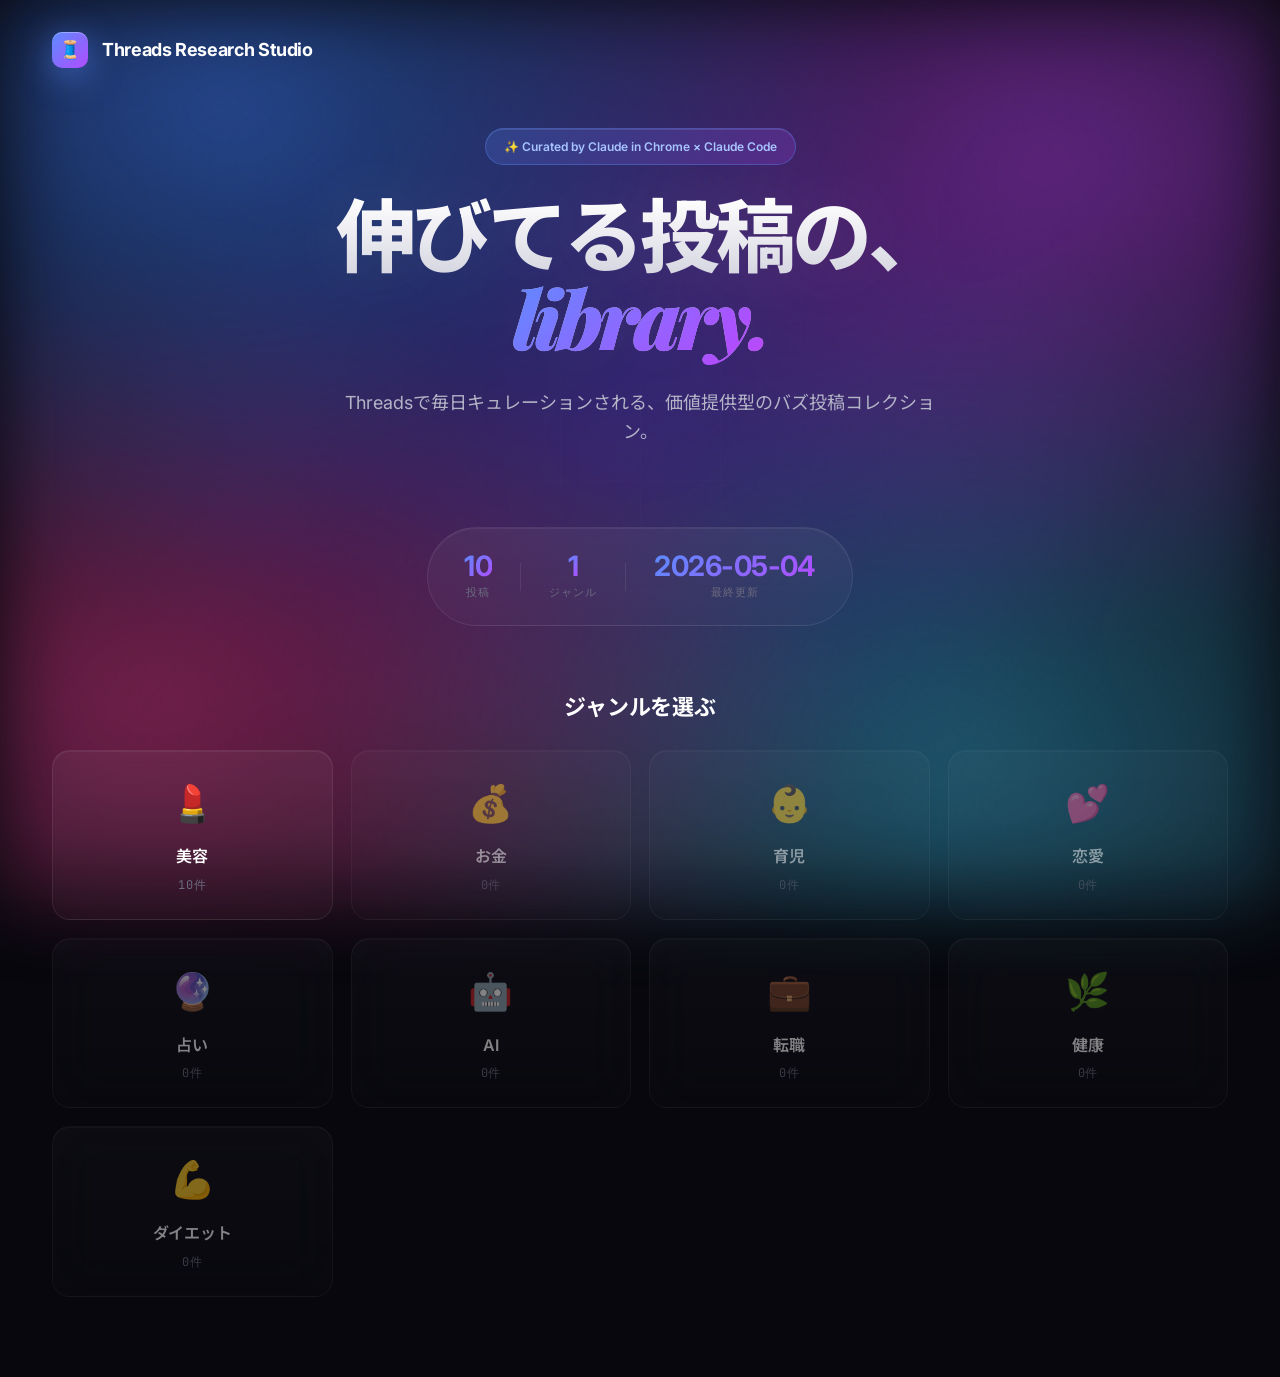
==== site/index.html @ 19f5704c "Initial commit: Threads Research Studio v1" ====
<!DOCTYPE html>
<html lang="ja">
<head>
<meta charset="UTF-8">
<meta name="viewport" content="width=device-width, initial-scale=1">
<title>Threads Research Studio</title>
<meta name="description" content="伸びてるThreads投稿のキュレーションサイト">
<link rel="preconnect" href="https://fonts.googleapis.com">
<link rel="preconnect" href="https://fonts.gstatic.com" crossorigin>
<link href="https://fonts.googleapis.com/css2?family=Inter:wght@400;500;600;700;800&family=Playfair+Display:ital,wght@0,700;0,900;1,700&family=JetBrains+Mono:wght@400;600&family=Noto+Sans+JP:wght@400;500;600;700;800&display=swap" rel="stylesheet">
<link rel="stylesheet" href="style.css">
</head>
<body>

<!-- 背景装飾 -->
<div class="mesh"></div>
<div class="grid-bg"></div>
<div class="grain"></div>

<div class="container">

  <!-- ナビゲーション -->
  <nav>
    <div class="logo" data-action="go-home">
      <div class="logo-mark">🧵</div>
      <span>Threads Research Studio</span>
    </div>
  </nav>

  <!-- ===== ビュー1：ホーム（ジャンル選択） ===== -->
  <section class="view view-home active" data-view="home">
    <div class="hero">
      <div class="eyebrow">✨ Curated by Claude in Chrome × Claude Code</div>
      <h1>伸びてる投稿の、<br><span class="accent">library.</span></h1>
      <p>Threadsで毎日キュレーションされる、価値提供型のバズ投稿コレクション。</p>
    </div>

    <!-- 統計 -->
    <div class="stats" id="stats">
      <div class="stat-item">
        <div class="stat-num" id="totalCount">0</div>
        <div class="stat-label">投稿</div>
      </div>
      <div class="stat-divider"></div>
      <div class="stat-item">
        <div class="stat-num" id="genreCount">0</div>
        <div class="stat-label">ジャンル</div>
      </div>
      <div class="stat-divider"></div>
      <div class="stat-item">
        <div class="stat-num" id="updatedAt">—</div>
        <div class="stat-label">最終更新</div>
      </div>
    </div>

    <!-- ジャンル選択 -->
    <h2 class="section-heading">ジャンルを選ぶ</h2>
    <div class="genre-grid" id="genreGrid">
      <!-- script.js が動的に挿入 -->
    </div>
  </section>

  <!-- ===== ビュー2：ジャンル詳細 ===== -->
  <section class="view view-genre-detail" data-view="genre-detail">
    <div class="view-head">
      <button class="btn-back" data-action="go-home">← 戻る</button>
      <div class="view-meta">
        <h2 id="genreDetailTitle">ジャンル名</h2>
        <p id="genreDetailMeta"></p>
      </div>
    </div>

    <div class="post-list" id="postList">
      <!-- script.js が動的に挿入 -->
    </div>
  </section>

  <!-- ===== ビュー3：エラー ===== -->
  <section class="view view-error" data-view="error">
    <div class="error-panel">
      <div class="error-icon">⚠️</div>
      <h2>エラーが発生しました</h2>
      <p id="errorMessage"></p>
      <div class="action-row">
        <button class="btn-secondary" data-action="go-home">ホームへ戻る</button>
      </div>
    </div>
  </section>

  <!-- トースト通知 -->
  <div id="toast" class="toast"></div>

</div>

<script src="script.js"></script>
</body>
</html>
---- site/style.css ----
/* ============================================
   Threads Research Studio - スタイル
   C案ベース：ダーク × メッシュグラデ × Playfair Italic
   ============================================ */

* { box-sizing: border-box; margin: 0; padding: 0; }

:root {
  --bg: #07070d;
  --text: #fff;
  --text-2: #b4b4c7;
  --text-3: #6b6b80;
  --border: rgba(255, 255, 255, 0.08);
  --border-hover: rgba(255, 255, 255, 0.18);
  --blue: #5b8cff;
  --purple: #b14cff;
  --pink: #ff4c8d;
  --cyan: #4ccfff;
  --success: #4ade80;
  --warning: #ffb84c;
  --danger: #ff4c4c;
}

html, body { height: 100%; }

body {
  font-family: 'Inter', 'Noto Sans JP', -apple-system, sans-serif;
  background: var(--bg);
  color: var(--text);
  line-height: 1.6;
  -webkit-font-smoothing: antialiased;
  overflow-x: hidden;
}

/* ============================================
   背景装飾
   ============================================ */

.mesh {
  position: fixed;
  inset: 0;
  z-index: 0;
  pointer-events: none;
  background:
    radial-gradient(at 18% 12%, hsla(220, 90%, 60%, 0.55) 0px, transparent 45%),
    radial-gradient(at 82% 18%, hsla(280, 85%, 60%, 0.5) 0px, transparent 45%),
    radial-gradient(at 12% 78%, hsla(330, 90%, 60%, 0.45) 0px, transparent 45%),
    radial-gradient(at 75% 85%, hsla(195, 90%, 60%, 0.4) 0px, transparent 50%),
    radial-gradient(at 50% 50%, hsla(260, 80%, 50%, 0.3) 0px, transparent 60%);
  filter: blur(40px);
  animation: meshFlow 20s ease-in-out infinite alternate;
}

@keyframes meshFlow {
  0% { transform: scale(1) rotate(0deg); }
  100% { transform: scale(1.1) rotate(2deg); }
}

.grain {
  position: fixed;
  inset: 0;
  z-index: 1;
  pointer-events: none;
  opacity: 0.06;
  mix-blend-mode: overlay;
  background-image: url("data:image/svg+xml,%3Csvg viewBox='0 0 200 200' xmlns='http://www.w3.org/2000/svg'%3E%3Cfilter id='n'%3E%3CfeTurbulence type='fractalNoise' baseFrequency='0.9'/%3E%3C/filter%3E%3Crect width='100%25' height='100%25' filter='url(%23n)'/%3E%3C/svg%3E");
}

.grid-bg {
  position: fixed;
  inset: 0;
  z-index: 1;
  pointer-events: none;
  opacity: 0.025;
  background-image:
    linear-gradient(rgba(255, 255, 255, 0.5) 1px, transparent 1px),
    linear-gradient(90deg, rgba(255, 255, 255, 0.5) 1px, transparent 1px);
  background-size: 80px 80px;
  mask-image: radial-gradient(ellipse at center, #000 0%, transparent 75%);
}

.container {
  position: relative;
  z-index: 3;
  max-width: 1240px;
  margin: 0 auto;
  padding: 32px 32px 80px;
}

/* ============================================
   ナビゲーション
   ============================================ */

nav {
  display: flex;
  justify-content: space-between;
  align-items: center;
  margin-bottom: 60px;
}

.logo {
  display: flex;
  align-items: center;
  gap: 14px;
  font-weight: 700;
  font-size: 18px;
  letter-spacing: -0.02em;
  cursor: pointer;
  user-select: none;
}

.logo-mark {
  width: 36px;
  height: 36px;
  border-radius: 10px;
  background: linear-gradient(135deg, var(--blue), var(--purple));
  display: flex;
  align-items: center;
  justify-content: center;
  font-size: 18px;
  box-shadow: 0 8px 32px rgba(91, 140, 255, 0.5),
              inset 0 1px 0 rgba(255, 255, 255, 0.3);
}

.nav-right {
  display: flex;
  align-items: center;
  gap: 12px;
}

.status {
  display: flex;
  align-items: center;
  gap: 10px;
  padding: 10px 16px;
  background: rgba(255, 255, 255, 0.04);
  border: 1px solid var(--border);
  border-radius: 100px;
  font-size: 12px;
  color: var(--text-2);
  backdrop-filter: blur(20px);
  box-shadow: inset 0 1px 0 rgba(255, 255, 255, 0.05);
}

.pulse {
  width: 6px;
  height: 6px;
  background: var(--success);
  border-radius: 50%;
  box-shadow: 0 0 12px var(--success);
  animation: pulse 2s infinite;
}

@keyframes pulse {
  0%, 100% { opacity: 1; }
  50% { opacity: 0.4; }
}

.btn-shutdown {
  width: 38px;
  height: 38px;
  border-radius: 50%;
  background: rgba(255, 255, 255, 0.04);
  border: 1px solid var(--border);
  color: var(--text-2);
  font-size: 14px;
  cursor: pointer;
  transition: all 0.2s;
  display: flex;
  align-items: center;
  justify-content: center;
}

.btn-shutdown:hover {
  background: rgba(255, 76, 76, 0.15);
  border-color: var(--danger);
  color: var(--danger);
}

/* ============================================
   ビュー切り替え
   ============================================ */

.view {
  display: none;
  animation: fadeIn 0.4s ease;
}

.view.active {
  display: block;
}

@keyframes fadeIn {
  from { opacity: 0; transform: translateY(8px); }
  to { opacity: 1; transform: translateY(0); }
}

/* ============================================
   ヒーロー（ホーム画面）
   ============================================ */

.hero {
  margin-bottom: 80px;
  text-align: center;
}

.eyebrow {
  display: inline-flex;
  align-items: center;
  gap: 10px;
  padding: 8px 18px;
  background: linear-gradient(135deg, rgba(91, 140, 255, 0.2), rgba(177, 76, 255, 0.2));
  border: 1px solid rgba(91, 140, 255, 0.35);
  border-radius: 100px;
  font-size: 12px;
  font-weight: 600;
  color: #a8c5ff;
  margin-bottom: 32px;
  backdrop-filter: blur(20px);
  box-shadow: inset 0 1px 0 rgba(255, 255, 255, 0.1);
}

.hero h1 {
  font-family: 'Inter', 'Noto Sans JP', sans-serif;
  font-size: 80px;
  font-weight: 800;
  line-height: 1.0;
  letter-spacing: -0.05em;
  margin-bottom: 28px;
  background: linear-gradient(180deg, #fff 0%, #a8a8c0 100%);
  -webkit-background-clip: text;
  background-clip: text;
  -webkit-text-fill-color: transparent;
  text-shadow: 0 0 80px rgba(255, 255, 255, 0.1);
}

.hero h1 .accent {
  font-family: 'Playfair Display', serif;
  font-style: italic;
  font-weight: 900;
  background: linear-gradient(135deg, var(--blue) 0%, var(--purple) 50%, var(--pink) 100%);
  background-size: 200% auto;
  -webkit-background-clip: text;
  background-clip: text;
  -webkit-text-fill-color: transparent;
  animation: flow 6s ease-in-out infinite;
}

@keyframes flow {
  0%, 100% { background-position: 0% center; }
  50% { background-position: 100% center; }
}

.hero p {
  font-size: 18px;
  color: var(--text-2);
  max-width: 600px;
  margin: 0 auto;
}

/* ============================================
   統計バー（ホーム画面）
   ============================================ */

.stats {
  display: flex;
  align-items: center;
  justify-content: center;
  gap: 28px;
  margin: 0 auto 64px;
  padding: 24px 36px;
  background: linear-gradient(180deg, rgba(255, 255, 255, 0.05), rgba(255, 255, 255, 0.02));
  border: 1px solid var(--border);
  border-radius: 100px;
  backdrop-filter: blur(20px);
  width: fit-content;
  box-shadow: inset 0 1px 0 rgba(255, 255, 255, 0.06);
}

.stat-item {
  display: flex;
  flex-direction: column;
  align-items: center;
  gap: 4px;
}

.stat-num {
  font-family: 'Inter', monospace;
  font-size: 28px;
  font-weight: 700;
  letter-spacing: -0.02em;
  background: linear-gradient(135deg, var(--blue), var(--purple));
  -webkit-background-clip: text;
  background-clip: text;
  -webkit-text-fill-color: transparent;
  line-height: 1;
}

.stat-label {
  font-size: 11px;
  color: var(--text-3);
  text-transform: uppercase;
  letter-spacing: 0.1em;
  font-family: 'JetBrains Mono', monospace;
}

.stat-divider {
  width: 1px;
  height: 28px;
  background: var(--border);
}

.section-heading {
  font-size: 22px;
  font-weight: 700;
  margin-bottom: 24px;
  text-align: center;
  letter-spacing: -0.01em;
}

/* ============================================
   ジャンルカード追加スタイル
   ============================================ */

.genre-card .genre-count {
  font-size: 12px;
  color: var(--text-3);
  margin-top: 6px;
  font-family: 'JetBrains Mono', monospace;
  letter-spacing: 0.05em;
}

.genre-card.empty {
  opacity: 0.5;
}

.genre-card.empty:hover {
  transform: none;
  box-shadow: inset 0 1px 0 rgba(255, 255, 255, 0.06);
  border-color: var(--border);
  cursor: not-allowed;
}

/* ============================================
   ビュー詳細：メタ情報
   ============================================ */

.view-meta h2 {
  font-size: 28px;
  font-weight: 700;
  letter-spacing: -0.02em;
  margin-bottom: 4px;
}

.view-meta p {
  font-size: 13px;
  color: var(--text-3);
  font-family: 'JetBrains Mono', monospace;
}

/* ============================================
   モード選択カード（ホーム画面）
   ============================================ */

.mode-grid {
  display: grid;
  grid-template-columns: 1fr 1fr;
  gap: 20px;
  max-width: 920px;
  margin: 0 auto;
}

.mode-card {
  position: relative;
  background: linear-gradient(180deg, rgba(255, 255, 255, 0.05), rgba(255, 255, 255, 0.02));
  border: 1px solid var(--border);
  border-radius: 24px;
  padding: 40px;
  cursor: pointer;
  transition: all 0.3s cubic-bezier(0.4, 0, 0.2, 1);
  backdrop-filter: blur(24px);
  overflow: hidden;
  box-shadow: inset 0 1px 0 rgba(255, 255, 255, 0.08);
}

.mode-card:hover {
  transform: translateY(-4px);
  border-color: var(--border-hover);
  box-shadow: 0 24px 48px -16px rgba(91, 140, 255, 0.3),
              inset 0 1px 0 rgba(255, 255, 255, 0.12);
}

.mode-icon {
  font-size: 48px;
  margin-bottom: 20px;
}

.mode-card h2 {
  font-size: 24px;
  font-weight: 700;
  letter-spacing: -0.02em;
  margin-bottom: 10px;
}

.mode-card p {
  font-size: 14px;
  color: var(--text-2);
  margin-bottom: 24px;
}

.mode-arrow {
  display: inline-flex;
  align-items: center;
  justify-content: center;
  width: 36px;
  height: 36px;
  border-radius: 50%;
  background: rgba(255, 255, 255, 0.06);
  font-size: 16px;
  color: var(--text-2);
  transition: all 0.3s;
}

.mode-card:hover .mode-arrow {
  background: linear-gradient(135deg, var(--blue), var(--purple));
  color: #fff;
  transform: translateX(4px);
}

/* ============================================
   ビューヘッダー（戻るボタン付き）
   ============================================ */

.view-head {
  display: flex;
  align-items: center;
  gap: 20px;
  margin-bottom: 40px;
}

.btn-back {
  background: rgba(255, 255, 255, 0.04);
  border: 1px solid var(--border);
  color: var(--text-2);
  padding: 8px 16px;
  border-radius: 8px;
  font-size: 13px;
  cursor: pointer;
  font-family: inherit;
  transition: all 0.2s;
}

.btn-back:hover {
  background: rgba(255, 255, 255, 0.08);
  border-color: var(--border-hover);
  color: var(--text);
}

.view-head h2 {
  font-size: 28px;
  font-weight: 700;
  letter-spacing: -0.02em;
}

/* ============================================
   ジャンルグリッド
   ============================================ */

.genre-grid {
  display: grid;
  grid-template-columns: repeat(4, 1fr);
  gap: 18px;
}

.genre-card {
  position: relative;
  background: linear-gradient(180deg, rgba(255, 255, 255, 0.05), rgba(255, 255, 255, 0.02));
  border: 1px solid var(--border);
  border-radius: 18px;
  padding: 24px;
  cursor: pointer;
  transition: all 0.3s cubic-bezier(0.4, 0, 0.2, 1);
  backdrop-filter: blur(24px);
  text-align: center;
  box-shadow: inset 0 1px 0 rgba(255, 255, 255, 0.06);
}

.genre-card:hover {
  transform: translateY(-3px);
  border-color: rgba(91, 140, 255, 0.4);
  box-shadow: 0 20px 40px -12px rgba(91, 140, 255, 0.3);
}

.genre-card .genre-icon {
  font-size: 36px;
  margin-bottom: 12px;
}

.genre-card .genre-name {
  font-size: 16px;
  font-weight: 600;
  letter-spacing: -0.01em;
}

/* ============================================
   パネル（キーワード入力・URL入力）
   ============================================ */

.panel {
  background: linear-gradient(180deg, rgba(255, 255, 255, 0.05), rgba(255, 255, 255, 0.02));
  border: 1px solid var(--border);
  border-radius: 24px;
  padding: 40px;
  backdrop-filter: blur(24px);
  box-shadow: inset 0 1px 0 rgba(255, 255, 255, 0.08);
}

.panel-desc {
  font-size: 14px;
  color: var(--text-2);
  margin-bottom: 24px;
}

.chip-group {
  display: flex;
  flex-wrap: wrap;
  gap: 10px;
  margin-bottom: 28px;
}

.chip {
  padding: 10px 18px;
  background: rgba(255, 255, 255, 0.04);
  border: 1px solid var(--border);
  border-radius: 100px;
  color: var(--text-2);
  font-size: 14px;
  font-weight: 500;
  cursor: pointer;
  transition: all 0.2s;
  font-family: inherit;
}

.chip:hover {
  background: rgba(255, 255, 255, 0.08);
  color: var(--text);
}

.chip.active {
  background: linear-gradient(135deg, var(--blue), var(--purple));
  border-color: transparent;
  color: #fff;
  box-shadow: 0 4px 16px rgba(91, 140, 255, 0.4);
}

.input-block {
  margin-bottom: 28px;
}

.input-block label {
  display: block;
  font-size: 13px;
  font-weight: 600;
  color: var(--text-2);
  margin-bottom: 10px;
}

.input-block input {
  width: 100%;
  padding: 16px 20px;
  background: rgba(0, 0, 0, 0.4);
  border: 1px solid var(--border);
  border-radius: 12px;
  color: #fff;
  font-size: 15px;
  font-family: inherit;
  transition: all 0.2s;
}

.input-block input:focus {
  outline: none;
  border-color: var(--blue);
  background: rgba(0, 0, 0, 0.5);
  box-shadow: 0 0 0 3px rgba(91, 140, 255, 0.15);
}

.action-row {
  display: flex;
  justify-content: flex-end;
  gap: 12px;
}

/* ============================================
   ボタン
   ============================================ */

.btn-primary {
  padding: 18px 32px;
  background: linear-gradient(135deg, var(--pink), var(--purple));
  color: #fff;
  border: none;
  border-radius: 12px;
  font-size: 15px;
  font-weight: 600;
  font-family: inherit;
  cursor: pointer;
  display: flex;
  align-items: center;
  gap: 10px;
  box-shadow: 0 12px 32px rgba(255, 76, 141, 0.3),
              inset 0 1px 0 rgba(255, 255, 255, 0.25);
  transition: all 0.2s;
}

.btn-primary:hover {
  transform: translateY(-2px);
  box-shadow: 0 16px 40px rgba(255, 76, 141, 0.45),
              inset 0 1px 0 rgba(255, 255, 255, 0.3);
}

.btn-primary:disabled {
  opacity: 0.5;
  cursor: not-allowed;
  transform: none;
}

.btn-secondary {
  padding: 12px 22px;
  background: rgba(255, 255, 255, 0.06);
  color: var(--text);
  border: 1px solid var(--border);
  border-radius: 10px;
  font-size: 13px;
  font-weight: 500;
  font-family: inherit;
  cursor: pointer;
  transition: all 0.2s;
}

.btn-secondary:hover {
  background: rgba(255, 255, 255, 0.1);
  border-color: var(--border-hover);
}

/* ============================================
   リサーチ中ビュー
   ============================================ */

.researching-panel {
  background: linear-gradient(180deg, rgba(255, 255, 255, 0.05), rgba(255, 255, 255, 0.02));
  border: 1px solid var(--border);
  border-radius: 24px;
  padding: 48px;
  backdrop-filter: blur(24px);
  box-shadow: inset 0 1px 0 rgba(255, 255, 255, 0.08);
  max-width: 720px;
  margin: 60px auto;
}

.researching-head {
  display: flex;
  justify-content: space-between;
  align-items: center;
  margin-bottom: 36px;
  padding-bottom: 24px;
  border-bottom: 1px solid var(--border);
}

.researching-head h2 {
  font-size: 24px;
  font-weight: 700;
  letter-spacing: -0.02em;
}

.elapsed {
  font-family: 'JetBrains Mono', monospace;
  font-size: 14px;
  color: var(--text-3);
  letter-spacing: 0.05em;
}

.step-list {
  list-style: none;
  margin-bottom: 32px;
}

.step-list li {
  display: flex;
  align-items: center;
  gap: 14px;
  padding: 14px 0;
  font-size: 15px;
  color: var(--text-3);
  transition: color 0.3s;
}

.step-list li.active {
  color: var(--text);
}

.step-list li.done {
  color: var(--success);
}

.step-icon {
  font-size: 18px;
  width: 24px;
  text-align: center;
}

.step-list li.active .step-icon {
  animation: spin 1.5s linear infinite;
}

@keyframes spin {
  to { transform: rotate(360deg); }
}

.researching-status {
  text-align: center;
  font-size: 13px;
  color: var(--text-3);
  font-family: 'JetBrains Mono', monospace;
  padding: 16px;
  background: rgba(0, 0, 0, 0.3);
  border-radius: 8px;
}

/* ============================================
   結果ビュー
   ============================================ */

.result-head {
  display: flex;
  justify-content: space-between;
  align-items: center;
  gap: 20px;
  margin-bottom: 36px;
  flex-wrap: wrap;
}

.result-meta h2 {
  font-size: 26px;
  font-weight: 700;
  letter-spacing: -0.02em;
  margin-bottom: 4px;
}

.result-meta p {
  font-size: 13px;
  color: var(--text-3);
  font-family: 'JetBrains Mono', monospace;
}

.result-actions {
  display: flex;
  gap: 10px;
}

.post-list {
  display: flex;
  flex-direction: column;
  gap: 16px;
}

.post-card {
  background: linear-gradient(180deg, rgba(255, 255, 255, 0.04), rgba(255, 255, 255, 0.02));
  border: 1px solid var(--border);
  border-radius: 18px;
  padding: 28px;
  backdrop-filter: blur(20px);
  box-shadow: inset 0 1px 0 rgba(255, 255, 255, 0.06);
  transition: all 0.2s;
}

.post-card:hover {
  border-color: var(--border-hover);
}

.post-meta {
  display: flex;
  align-items: center;
  gap: 14px;
  margin-bottom: 16px;
  flex-wrap: wrap;
}

.post-author {
  font-weight: 600;
  font-size: 15px;
  color: var(--blue);
}

.post-tags {
  display: flex;
  gap: 6px;
  flex-wrap: wrap;
}

.post-tag {
  display: inline-block;
  padding: 3px 10px;
  background: rgba(255, 255, 255, 0.06);
  border-radius: 100px;
  font-size: 11px;
  color: var(--text-3);
  font-family: 'JetBrains Mono', monospace;
}

.post-tag.likes {
  background: rgba(255, 76, 141, 0.15);
  color: var(--pink);
}

.post-text {
  font-size: 15px;
  line-height: 1.7;
  color: var(--text);
  white-space: pre-wrap;
  margin-bottom: 18px;
  word-break: break-word;
}

.post-actions {
  display: flex;
  gap: 8px;
  padding-top: 16px;
  border-top: 1px solid var(--border);
}

.post-actions button,
.post-actions a {
  padding: 8px 14px;
  background: rgba(255, 255, 255, 0.04);
  border: 1px solid var(--border);
  border-radius: 8px;
  color: var(--text-2);
  font-size: 12px;
  font-family: inherit;
  cursor: pointer;
  text-decoration: none;
  transition: all 0.2s;
  display: inline-flex;
  align-items: center;
  gap: 6px;
}

.post-actions button:hover,
.post-actions a:hover {
  background: rgba(255, 255, 255, 0.08);
  color: var(--text);
}

/* ============================================
   エラービュー
   ============================================ */

.error-panel {
  background: linear-gradient(180deg, rgba(255, 76, 76, 0.08), rgba(255, 76, 76, 0.03));
  border: 1px solid rgba(255, 76, 76, 0.2);
  border-radius: 24px;
  padding: 48px;
  text-align: center;
  max-width: 600px;
  margin: 80px auto;
}

.error-icon {
  font-size: 48px;
  margin-bottom: 20px;
}

.error-panel h2 {
  font-size: 24px;
  margin-bottom: 12px;
}

.error-panel p {
  color: var(--text-2);
  margin-bottom: 28px;
  font-family: 'JetBrains Mono', monospace;
  font-size: 13px;
  background: rgba(0, 0, 0, 0.3);
  padding: 16px;
  border-radius: 8px;
  text-align: left;
  white-space: pre-wrap;
}

.error-panel .action-row {
  justify-content: center;
}

/* ============================================
   トースト通知
   ============================================ */

.toast {
  position: fixed;
  bottom: 30px;
  left: 50%;
  transform: translateX(-50%) translateY(100px);
  padding: 14px 24px;
  background: rgba(0, 0, 0, 0.9);
  border: 1px solid var(--border);
  border-radius: 100px;
  color: var(--text);
  font-size: 14px;
  z-index: 1000;
  backdrop-filter: blur(20px);
  opacity: 0;
  transition: all 0.3s ease;
  pointer-events: none;
}

.toast.show {
  opacity: 1;
  transform: translateX(-50%) translateY(0);
}

/* ============================================
   レスポンシブ
   ============================================ */

@media (max-width: 880px) {
  .container { padding: 24px 20px 60px; }
  .hero h1 { font-size: 48px; }
  .mode-grid { grid-template-columns: 1fr; }
  .genre-grid { grid-template-columns: repeat(2, 1fr); }
  .result-head { flex-direction: column; align-items: flex-start; }
}
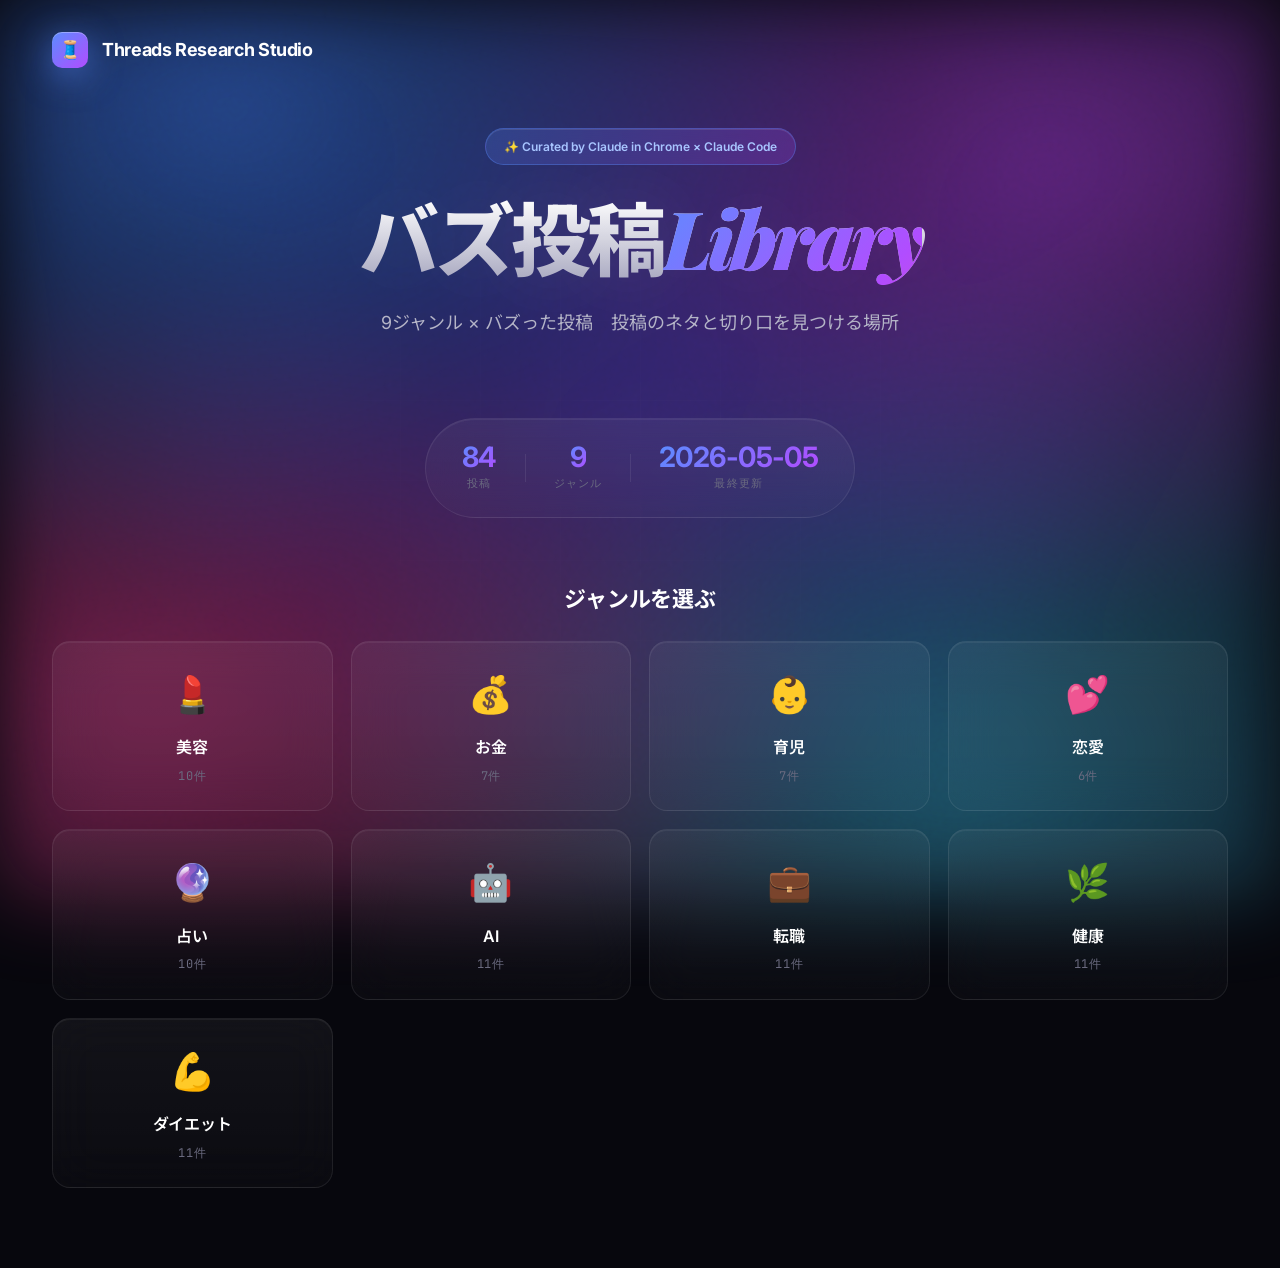
==== commit 368ac219: "Update home page title and subtitle" ====
--- a/site/index.html
+++ b/site/index.html
@@ -31,8 +31,8 @@
   <section class="view view-home active" data-view="home">
     <div class="hero">
       <div class="eyebrow">✨ Curated by Claude in Chrome × Claude Code</div>
-      <h1>伸びてる投稿の、<br><span class="accent">library.</span></h1>
-      <p>Threadsで毎日キュレーションされる、価値提供型のバズ投稿コレクション。</p>
+      <h1>バズ投稿<span class="accent">Library</span></h1>
+      <p>9ジャンル × バズった投稿　投稿のネタと切り口を見つける場所</p>
     </div>
 
     <!-- 統計 -->
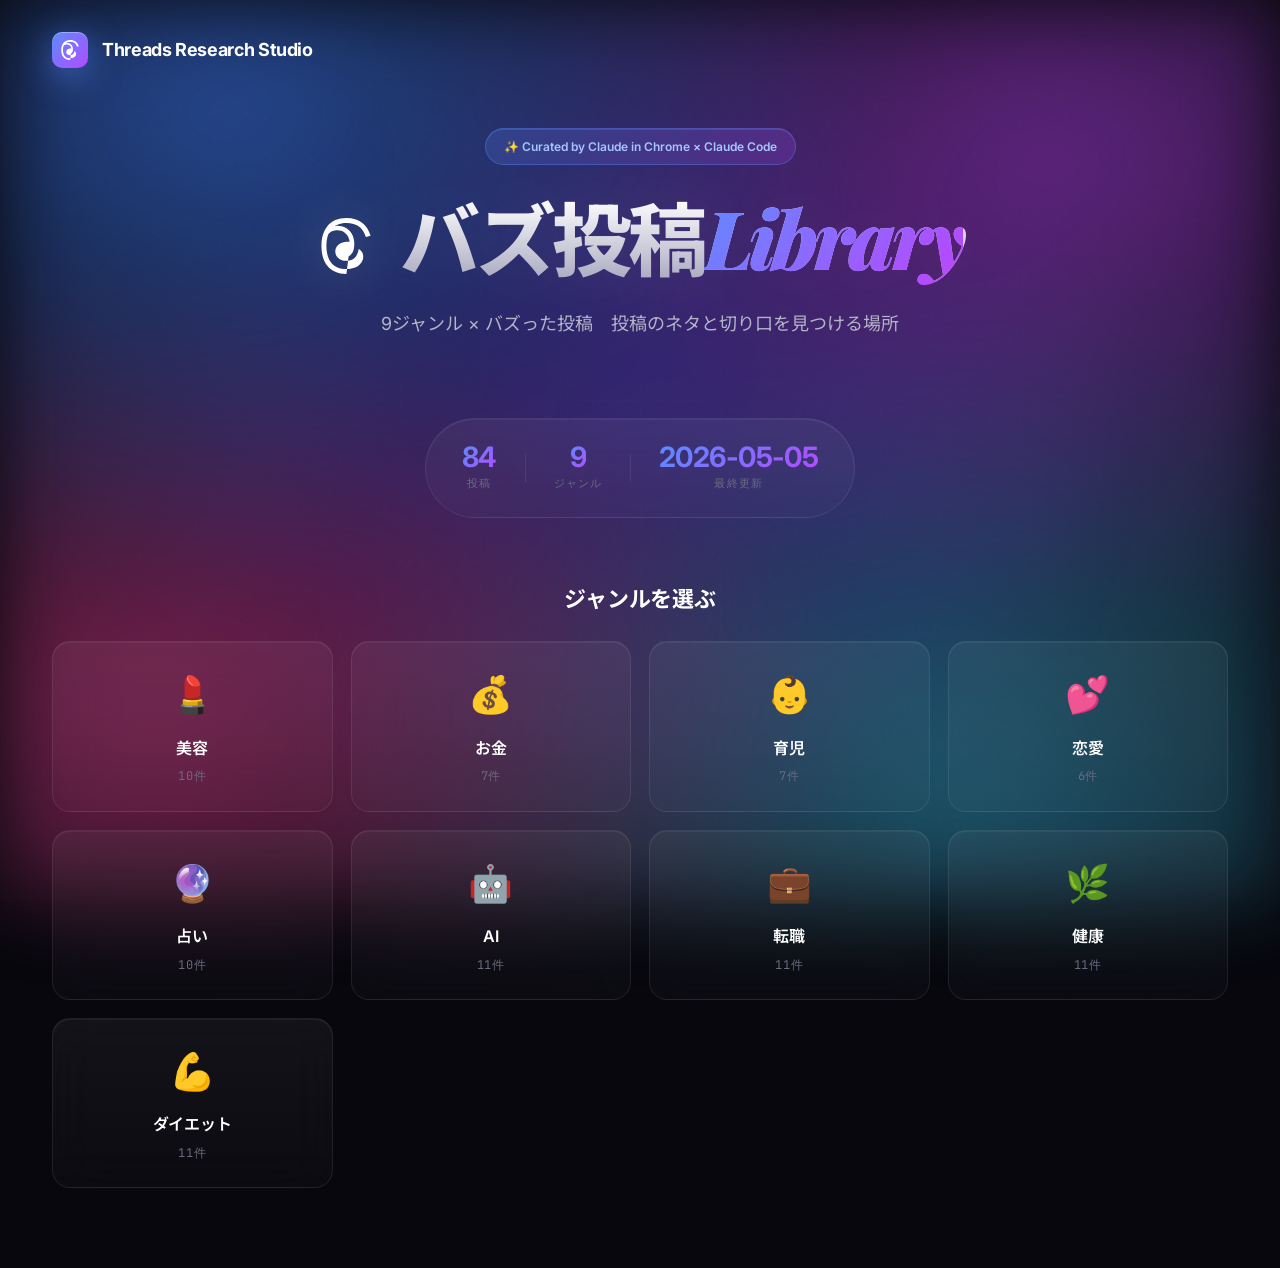
==== commit bd0060d3: "Add Threads icons to nav, hero, and post cards" ====
--- a/site/index.html
+++ b/site/index.html
@@ -22,7 +22,11 @@
   <!-- ナビゲーション -->
   <nav>
     <div class="logo" data-action="go-home">
-      <div class="logo-mark">🧵</div>
+      <div class="logo-mark">
+        <svg viewBox="0 0 24 24" fill="currentColor" aria-hidden="true">
+          <path d="M12.186 24h-.007c-3.581-.024-6.334-1.205-8.184-3.509C2.35 18.44 1.5 15.586 1.472 12.01v-.017c.03-3.579.879-6.43 2.525-8.482C5.845 1.205 8.6.024 12.18 0h.014c2.746.02 5.043.725 6.826 2.098 1.677 1.29 2.858 3.13 3.509 5.467l-2.04.569c-1.104-3.96-3.898-5.984-8.304-6.015-2.91.022-5.11.936-6.54 2.717C4.307 6.504 3.616 8.914 3.589 12c.027 3.086.718 5.496 2.057 7.164 1.43 1.781 3.631 2.695 6.54 2.717 2.623-.02 4.358-.631 5.8-2.045 1.647-1.613 1.618-3.593 1.09-4.798-.31-.71-.873-1.3-1.634-1.75-.192 1.352-.622 2.446-1.284 3.272-.886 1.102-2.14 1.704-3.73 1.79-1.202.065-2.361-.218-3.259-.801-1.063-.689-1.685-1.74-1.752-2.964-.065-1.19.408-2.285 1.33-3.082.88-.76 2.119-1.207 3.583-1.291.41-.024.819-.034 1.225-.029-.052-.282-.105-.563-.165-.84-.276-1.3-.916-2.327-1.916-3.05-1.012-.733-2.226-1.063-3.6-.99-.892.04-2.077.234-3.184 1.36l-1.4-1.39c1.475-1.498 3.182-1.83 4.488-1.89 1.83-.085 3.474.376 4.846 1.367 1.453 1.05 2.391 2.6 2.747 4.456.245 1.275.249 2.563.014 3.825a8.5 8.5 0 0 1-.297 1.094c-.43.97-1.106 1.787-1.989 2.392z"/>
+        </svg>
+      </div>
       <span>Threads Research Studio</span>
     </div>
   </nav>
@@ -31,7 +35,12 @@
   <section class="view view-home active" data-view="home">
     <div class="hero">
       <div class="eyebrow">✨ Curated by Claude in Chrome × Claude Code</div>
-      <h1>バズ投稿<span class="accent">Library</span></h1>
+      <h1>
+        <svg class="threads-icon-hero" viewBox="0 0 24 24" fill="currentColor" aria-hidden="true">
+          <path d="M12.186 24h-.007c-3.581-.024-6.334-1.205-8.184-3.509C2.35 18.44 1.5 15.586 1.472 12.01v-.017c.03-3.579.879-6.43 2.525-8.482C5.845 1.205 8.6.024 12.18 0h.014c2.746.02 5.043.725 6.826 2.098 1.677 1.29 2.858 3.13 3.509 5.467l-2.04.569c-1.104-3.96-3.898-5.984-8.304-6.015-2.91.022-5.11.936-6.54 2.717C4.307 6.504 3.616 8.914 3.589 12c.027 3.086.718 5.496 2.057 7.164 1.43 1.781 3.631 2.695 6.54 2.717 2.623-.02 4.358-.631 5.8-2.045 1.647-1.613 1.618-3.593 1.09-4.798-.31-.71-.873-1.3-1.634-1.75-.192 1.352-.622 2.446-1.284 3.272-.886 1.102-2.14 1.704-3.73 1.79-1.202.065-2.361-.218-3.259-.801-1.063-.689-1.685-1.74-1.752-2.964-.065-1.19.408-2.285 1.33-3.082.88-.76 2.119-1.207 3.583-1.291.41-.024.819-.034 1.225-.029-.052-.282-.105-.563-.165-.84-.276-1.3-.916-2.327-1.916-3.05-1.012-.733-2.226-1.063-3.6-.99-.892.04-2.077.234-3.184 1.36l-1.4-1.39c1.475-1.498 3.182-1.83 4.488-1.89 1.83-.085 3.474.376 4.846 1.367 1.453 1.05 2.391 2.6 2.747 4.456.245 1.275.249 2.563.014 3.825a8.5 8.5 0 0 1-.297 1.094c-.43.97-1.106 1.787-1.989 2.392z"/>
+        </svg>
+        バズ投稿<span class="accent">Library</span>
+      </h1>
       <p>9ジャンル × バズった投稿　投稿のネタと切り口を見つける場所</p>
     </div>
 
--- a/site/style.css
+++ b/site/style.css
@@ -88,6 +88,34 @@
 }
 
 /* ============================================
+   Threadsアイコン
+   ============================================ */
+
+.logo-mark svg {
+  width: 20px;
+  height: 20px;
+  color: #fff;
+}
+
+.threads-icon-hero {
+  width: 56px;
+  height: 56px;
+  vertical-align: middle;
+  margin-right: 14px;
+  margin-bottom: 8px;
+  color: #fff;
+  filter: drop-shadow(0 0 24px rgba(255, 255, 255, 0.2));
+}
+
+.threads-icon-sm {
+  width: 14px;
+  height: 14px;
+  vertical-align: middle;
+  margin-right: 4px;
+  color: currentColor;
+}
+
+/* ============================================
    ナビゲーション
    ============================================ */
 
@@ -117,6 +145,7 @@
   display: flex;
   align-items: center;
   justify-content: center;
+  color: #fff;
   font-size: 18px;
   box-shadow: 0 8px 32px rgba(91, 140, 255, 0.5),
               inset 0 1px 0 rgba(255, 255, 255, 0.3);
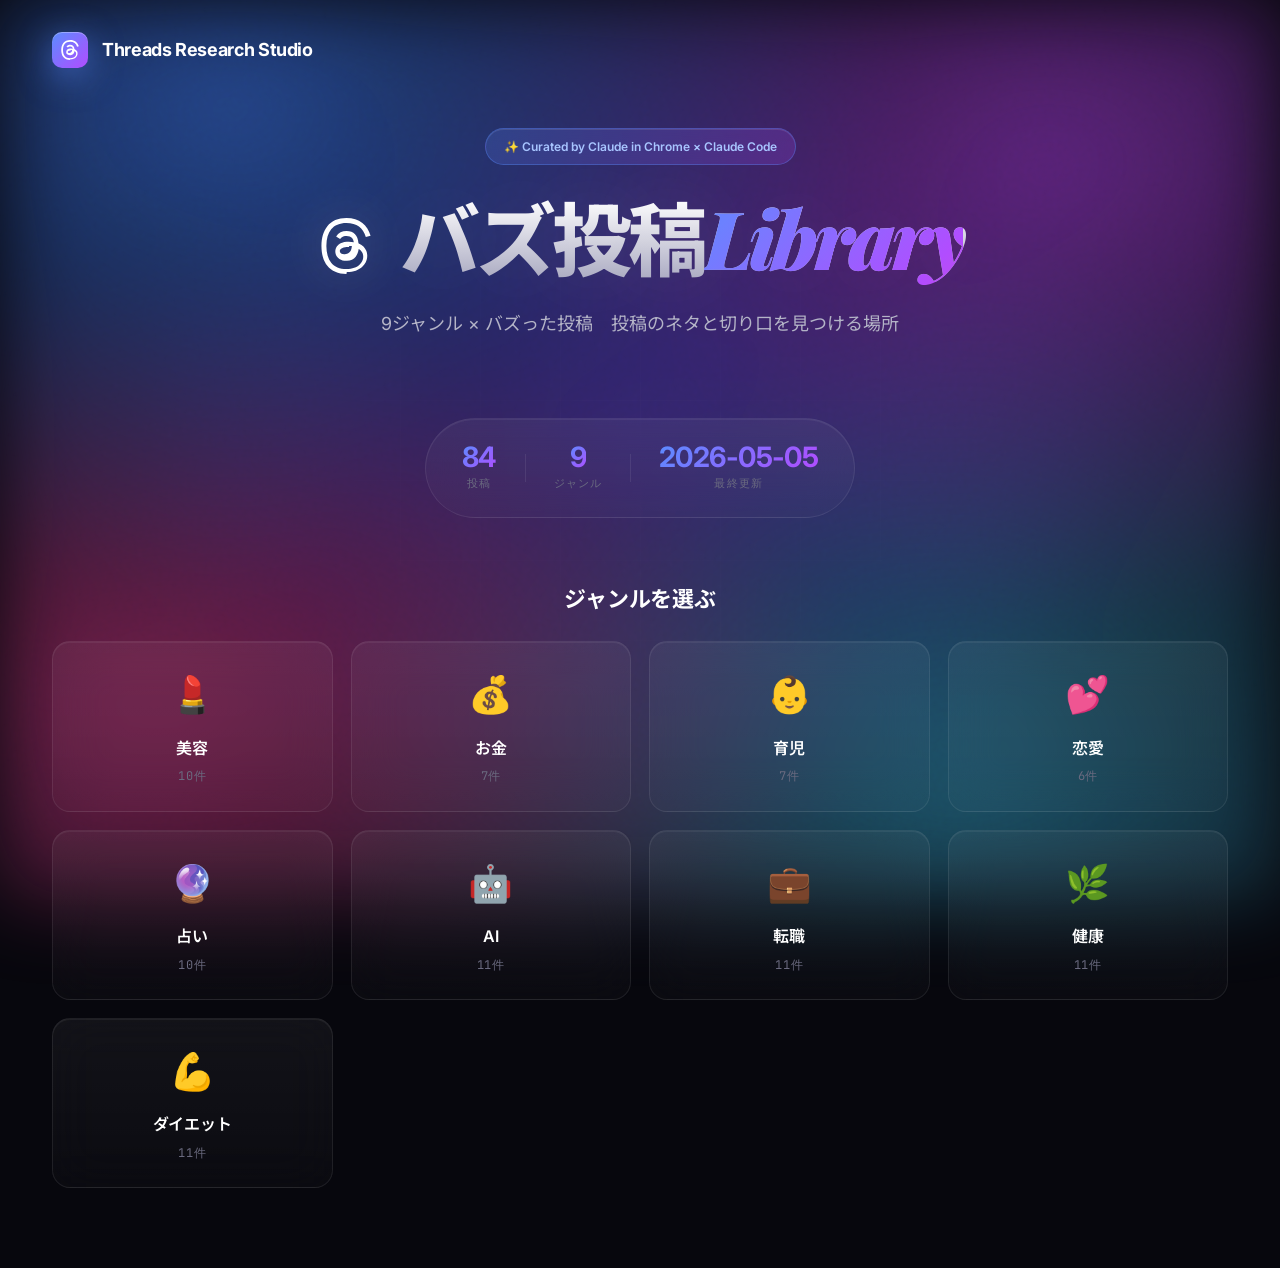
==== commit 1e5ec6bf: "Use proper Threads logo SVG with inner cutout" ====
--- a/site/index.html
+++ b/site/index.html
@@ -23,8 +23,8 @@
   <nav>
     <div class="logo" data-action="go-home">
       <div class="logo-mark">
-        <svg viewBox="0 0 24 24" fill="currentColor" aria-hidden="true">
-          <path d="M12.186 24h-.007c-3.581-.024-6.334-1.205-8.184-3.509C2.35 18.44 1.5 15.586 1.472 12.01v-.017c.03-3.579.879-6.43 2.525-8.482C5.845 1.205 8.6.024 12.18 0h.014c2.746.02 5.043.725 6.826 2.098 1.677 1.29 2.858 3.13 3.509 5.467l-2.04.569c-1.104-3.96-3.898-5.984-8.304-6.015-2.91.022-5.11.936-6.54 2.717C4.307 6.504 3.616 8.914 3.589 12c.027 3.086.718 5.496 2.057 7.164 1.43 1.781 3.631 2.695 6.54 2.717 2.623-.02 4.358-.631 5.8-2.045 1.647-1.613 1.618-3.593 1.09-4.798-.31-.71-.873-1.3-1.634-1.75-.192 1.352-.622 2.446-1.284 3.272-.886 1.102-2.14 1.704-3.73 1.79-1.202.065-2.361-.218-3.259-.801-1.063-.689-1.685-1.74-1.752-2.964-.065-1.19.408-2.285 1.33-3.082.88-.76 2.119-1.207 3.583-1.291.41-.024.819-.034 1.225-.029-.052-.282-.105-.563-.165-.84-.276-1.3-.916-2.327-1.916-3.05-1.012-.733-2.226-1.063-3.6-.99-.892.04-2.077.234-3.184 1.36l-1.4-1.39c1.475-1.498 3.182-1.83 4.488-1.89 1.83-.085 3.474.376 4.846 1.367 1.453 1.05 2.391 2.6 2.747 4.456.245 1.275.249 2.563.014 3.825a8.5 8.5 0 0 1-.297 1.094c-.43.97-1.106 1.787-1.989 2.392z"/>
+        <svg viewBox="0 0 24 24" fill="currentColor" fill-rule="evenodd" aria-hidden="true">
+          <path d="M12.186 24h-.007c-3.581-.024-6.334-1.205-8.184-3.509C2.35 18.44 1.5 15.586 1.472 12.01v-.017c.03-3.579.879-6.43 2.525-8.482C5.845 1.205 8.6.024 12.18 0h.014c2.746.02 5.043.725 6.826 2.098 1.677 1.29 2.858 3.13 3.509 5.467l-2.04.569c-1.104-3.96-3.898-5.984-8.304-6.015-2.91.022-5.11.936-6.54 2.717C4.307 6.504 3.616 8.914 3.589 12c.027 3.086.718 5.496 2.057 7.164 1.43 1.781 3.631 2.695 6.54 2.717 2.623-.02 4.358-.631 5.8-2.045 1.647-1.613 1.618-3.593 1.09-4.798-.31-.71-.873-1.3-1.634-1.75-.192 1.352-.622 2.446-1.284 3.272-.886 1.102-2.14 1.704-3.73 1.79-1.202.065-2.361-.218-3.259-.801-1.063-.689-1.685-1.74-1.752-2.964-.065-1.19.408-2.285 1.33-3.082.88-.76 2.119-1.207 3.583-1.291a13.853 13.853 0 0 1 3.02.142c-.126-.742-.375-1.332-.75-1.757-.513-.586-1.31-.883-2.367-.89h-.029c-.85 0-2.005.233-2.74 1.323l-1.692-1.143c.984-1.461 2.583-2.264 4.43-2.264h.04c3.085.018 4.923 1.912 5.107 5.225.105.044.21.09.31.138 1.405.66 2.434 1.66 2.978 2.892.757 1.715.827 4.512-1.45 6.78-1.738 1.733-3.85 2.49-6.84 2.51zm1.135-11.554c-.376 0-.741.012-1.094.03-1.789.1-2.926.916-2.873 1.78.058.871.93 1.323 2.213 1.234 1.18-.062 2.704-.508 2.961-3.473a10.0 10.0 0 0 0-1.207-.07z"/>
         </svg>
       </div>
       <span>Threads Research Studio</span>
@@ -36,8 +36,8 @@
     <div class="hero">
       <div class="eyebrow">✨ Curated by Claude in Chrome × Claude Code</div>
       <h1>
-        <svg class="threads-icon-hero" viewBox="0 0 24 24" fill="currentColor" aria-hidden="true">
-          <path d="M12.186 24h-.007c-3.581-.024-6.334-1.205-8.184-3.509C2.35 18.44 1.5 15.586 1.472 12.01v-.017c.03-3.579.879-6.43 2.525-8.482C5.845 1.205 8.6.024 12.18 0h.014c2.746.02 5.043.725 6.826 2.098 1.677 1.29 2.858 3.13 3.509 5.467l-2.04.569c-1.104-3.96-3.898-5.984-8.304-6.015-2.91.022-5.11.936-6.54 2.717C4.307 6.504 3.616 8.914 3.589 12c.027 3.086.718 5.496 2.057 7.164 1.43 1.781 3.631 2.695 6.54 2.717 2.623-.02 4.358-.631 5.8-2.045 1.647-1.613 1.618-3.593 1.09-4.798-.31-.71-.873-1.3-1.634-1.75-.192 1.352-.622 2.446-1.284 3.272-.886 1.102-2.14 1.704-3.73 1.79-1.202.065-2.361-.218-3.259-.801-1.063-.689-1.685-1.74-1.752-2.964-.065-1.19.408-2.285 1.33-3.082.88-.76 2.119-1.207 3.583-1.291.41-.024.819-.034 1.225-.029-.052-.282-.105-.563-.165-.84-.276-1.3-.916-2.327-1.916-3.05-1.012-.733-2.226-1.063-3.6-.99-.892.04-2.077.234-3.184 1.36l-1.4-1.39c1.475-1.498 3.182-1.83 4.488-1.89 1.83-.085 3.474.376 4.846 1.367 1.453 1.05 2.391 2.6 2.747 4.456.245 1.275.249 2.563.014 3.825a8.5 8.5 0 0 1-.297 1.094c-.43.97-1.106 1.787-1.989 2.392z"/>
+        <svg class="threads-icon-hero" viewBox="0 0 24 24" fill="currentColor" fill-rule="evenodd" aria-hidden="true">
+          <path d="M12.186 24h-.007c-3.581-.024-6.334-1.205-8.184-3.509C2.35 18.44 1.5 15.586 1.472 12.01v-.017c.03-3.579.879-6.43 2.525-8.482C5.845 1.205 8.6.024 12.18 0h.014c2.746.02 5.043.725 6.826 2.098 1.677 1.29 2.858 3.13 3.509 5.467l-2.04.569c-1.104-3.96-3.898-5.984-8.304-6.015-2.91.022-5.11.936-6.54 2.717C4.307 6.504 3.616 8.914 3.589 12c.027 3.086.718 5.496 2.057 7.164 1.43 1.781 3.631 2.695 6.54 2.717 2.623-.02 4.358-.631 5.8-2.045 1.647-1.613 1.618-3.593 1.09-4.798-.31-.71-.873-1.3-1.634-1.75-.192 1.352-.622 2.446-1.284 3.272-.886 1.102-2.14 1.704-3.73 1.79-1.202.065-2.361-.218-3.259-.801-1.063-.689-1.685-1.74-1.752-2.964-.065-1.19.408-2.285 1.33-3.082.88-.76 2.119-1.207 3.583-1.291a13.853 13.853 0 0 1 3.02.142c-.126-.742-.375-1.332-.75-1.757-.513-.586-1.31-.883-2.367-.89h-.029c-.85 0-2.005.233-2.74 1.323l-1.692-1.143c.984-1.461 2.583-2.264 4.43-2.264h.04c3.085.018 4.923 1.912 5.107 5.225.105.044.21.09.31.138 1.405.66 2.434 1.66 2.978 2.892.757 1.715.827 4.512-1.45 6.78-1.738 1.733-3.85 2.49-6.84 2.51zm1.135-11.554c-.376 0-.741.012-1.094.03-1.789.1-2.926.916-2.873 1.78.058.871.93 1.323 2.213 1.234 1.18-.062 2.704-.508 2.961-3.473a10.0 10.0 0 0 0-1.207-.07z"/>
         </svg>
         バズ投稿<span class="accent">Library</span>
       </h1>
